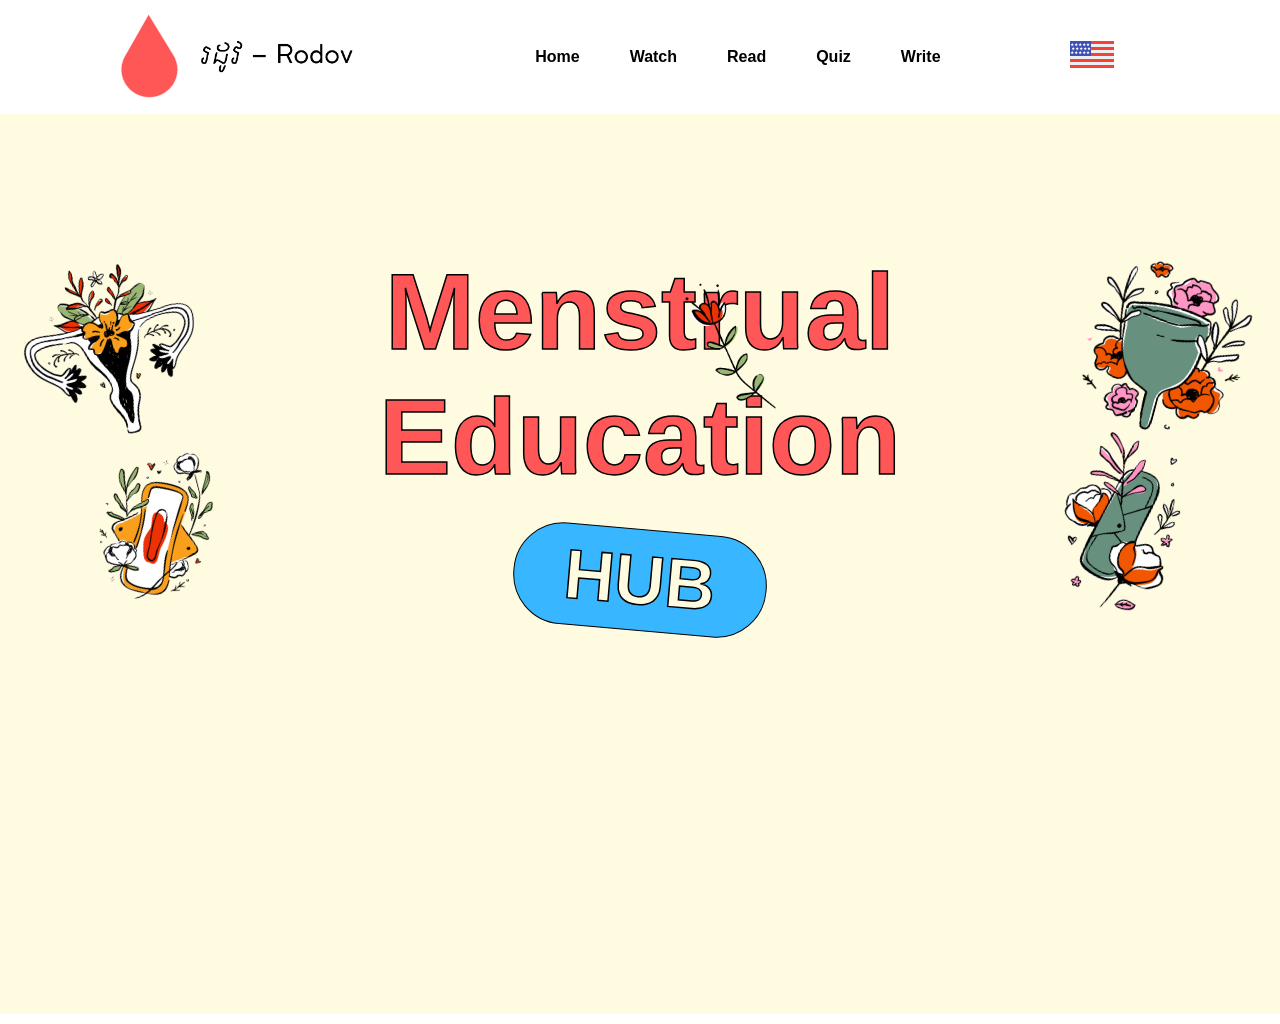
==== index.html @ 06d1af26 "first commit" ====
<!DOCTYPE html>
<html lang="en">

<head>
  <meta charset="UTF-8">
  <meta name="viewport" content="width=device-width, initial-scale=1.0">
  <title>រដូវ – RODOV</title>
  <link rel="icon" type="image/x-icon" href="/assets/rodov-logo.png">
  <link rel="stylesheet" type="text/css" href="index.css">
  
</head>

<body>
  <nav class="navbar">

    <div class="content">

      <div class="logo">
        <a href="index.html">
          <img src="/assets/rodov-horizontal-logo.png">
        </a>
      </div>

      <ul class="menu">
        <li><a href="index.html"><b>Home</b></a></li>
        <li><a href="about.html"><b>Watch</b></a></li>
        <li><a href="activities.html"><b>Read</b></a></li>
        <li><a href="lessons.html"><b>Quiz</b></a></li>
        <li><a href="lessons.html"><b>Write</b></a></li>
      </ul>

      <div class="language-btn">
        <img src="/assets/usa flag/us-flag-1.png">
      </div>

    </div>
  </nav>

  <div class="background">

    <div class="sticker-container-1">
      <img class="sticker vagina-png" src="/assets/elements/2.png">
      <img class="sticker yellowpad-png" src="/assets/elements/3.png">
    </div>

    <div class="home-main">
      <img class="sticker rose-png" src="/assets/elements/1.png">
      <h1 class="text-stroke">Menstrual<br>Education</h1>
      <button class="hub-btn text-stroke">HUB</button>
      <h3 class="social-media"></h3>
    </div>

    <div class="sticker-container-2">
      <img class="sticker cup-png" src="/assets/elements/4.png">
      <img class="sticker greenpad-png" src="/assets/elements/5.png">
    </div>
    
  </div>


  <script src="index.js"></script>

</body>

</html>
---- index.css ----
* {
    margin: 0;
    padding: 0;
    box-sizing: border-box;
    font-family: 'Trebuchet MS', sans-serif;
}
/* text stroke */
.text-stroke {
    -webkit-text-stroke-width: 1.5px;
    -webkit-text-stroke-color: black;
}
/* navigation bar */
.navbar {
    width: 100%;
    padding-top:30px;
    background: white;
    padding: 10px 0;
    /* box-shadow: 0px 3px 5px 0px rgba(0,0,0,0.1); */
}
.navbar .content {
    display: flex;
    align-items: center;
    justify-content: space-around;
    padding-left: 50px;
}
.navbar .logo img{
    height: 90px;
}
.navbar .menu{
    display: inline-flex;
}
.menu li {
    list-style: none;
    font-weight: 200px;
}
.menu li a {
    color: black;
    margin-left: 50px;
    text-decoration: none;
}
.language-btn img{
    padding-right: 100px;
}
.background {
    background: #FFFBE0;
    display: flex;
    justify-content: space-evenly;
    flex-direction: row;
    height: 100vh;
    padding-top:15vh;
}
.home-main {
    text-align: center;
}
.home-main h1 {
    color:#FF5757;
    font-size: 12vh;
    font-weight: bold;
    text-align: center;
}
.home-main .hub-btn {
    color: #FFFBE0;
    font-size: 70px;
    font-weight:bold;
    background-color: #38B6FF;
    border-radius: 50px;
    border: 1.5px solid black;
    margin-top: 30px;
    padding: 10px 50px 10px 50px;
    transform: rotate(5deg)
}
.home-main img{
    position: absolute;
    padding-left: 20px;
    padding-top: 30px;
}
.sticker {
    height: 180px;
}
.sticker-container-1 {
    display: flex;
    flex-direction: column;
    transform: rotate(-15deg);
}
.sticker-container-2 {
    display: flex;
    flex-direction: column;
    transform: rotate(15deg);
}
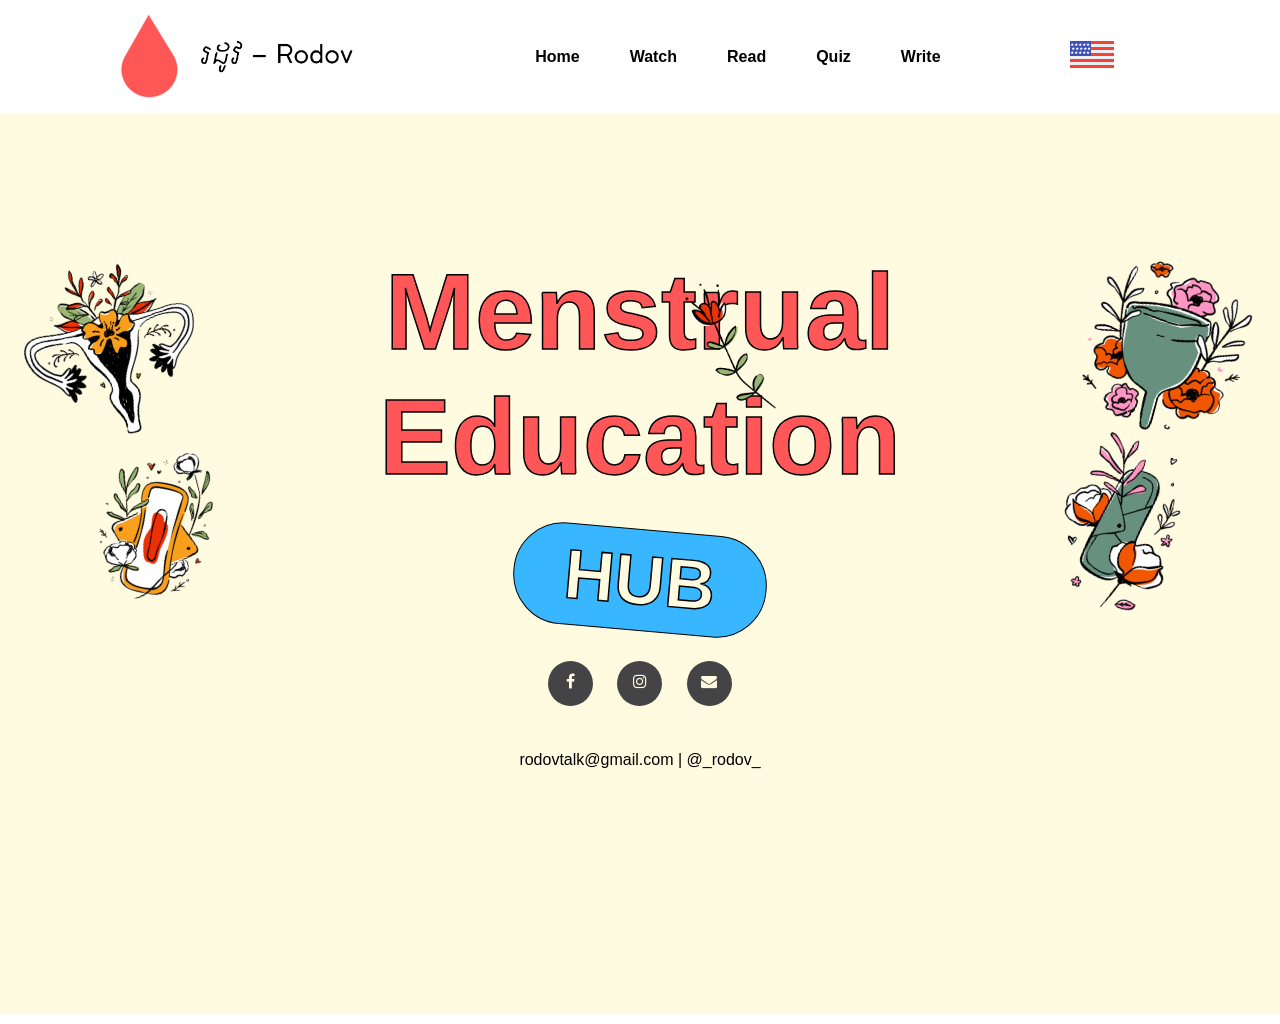
==== commit a9dc1ce1: "added social media on home page" ====
--- a/index.html
+++ b/index.html
@@ -7,6 +7,8 @@
   <title>រដូវ – RODOV</title>
   <link rel="icon" type="image/x-icon" href="/assets/rodov-logo.png">
   <link rel="stylesheet" type="text/css" href="index.css">
+
+  <link rel="stylesheet" href="https://cdnjs.cloudflare.com/ajax/libs/font-awesome/4.7.0/css/font-awesome.min.css">
   
 </head>
 
@@ -47,7 +49,16 @@
       <img class="sticker rose-png" src="/assets/elements/1.png">
       <h1 class="text-stroke">Menstrual<br>Education</h1>
       <button class="hub-btn text-stroke">HUB</button>
-      <h3 class="social-media"></h3>
+
+      <div class="social-media">
+        <div>
+          <a href="https://www.facebook.com/ahna.nolove/" class="fa fa-facebook" target="_blank" rel="noreferrer noopener"></a>
+          <a href="https://www.instagram.com/_v.cheda_/" class="fa fa-instagram" target="_blank" rel="noreferrer noopener"></a>
+          <a href = "mailto: rodovtalk@gmail.com" class="fa fa-envelope"></a>
+        </div>
+        <p>rodovtalk@gmail.com | @_rodov_</p>
+      </div>
+
     </div>
 
     <div class="sticker-container-2">
--- a/index.css
+++ b/index.css
@@ -57,7 +57,6 @@
     color:#FF5757;
     font-size: 12vh;
     font-weight: bold;
-    text-align: center;
 }
 .home-main .hub-btn {
     color: #FFFBE0;
@@ -69,6 +68,23 @@
     margin-top: 30px;
     padding: 10px 50px 10px 50px;
     transform: rotate(5deg)
+}
+.home-main .social-media {
+    display: flex;
+    flex-direction: column;
+	align-items: center;
+	justify-content: center;
+    padding-top: 30px;
+}
+.home-main .social-media a {
+	width: 45px;
+	height: 45px;
+	border-radius: 50%;
+	background:  #444346;
+	margin: 0px 10px 45px;
+    padding: 12px;
+	color: #FFFBE0;
+	text-decoration: none;
 }
 .home-main img{
     position: absolute;
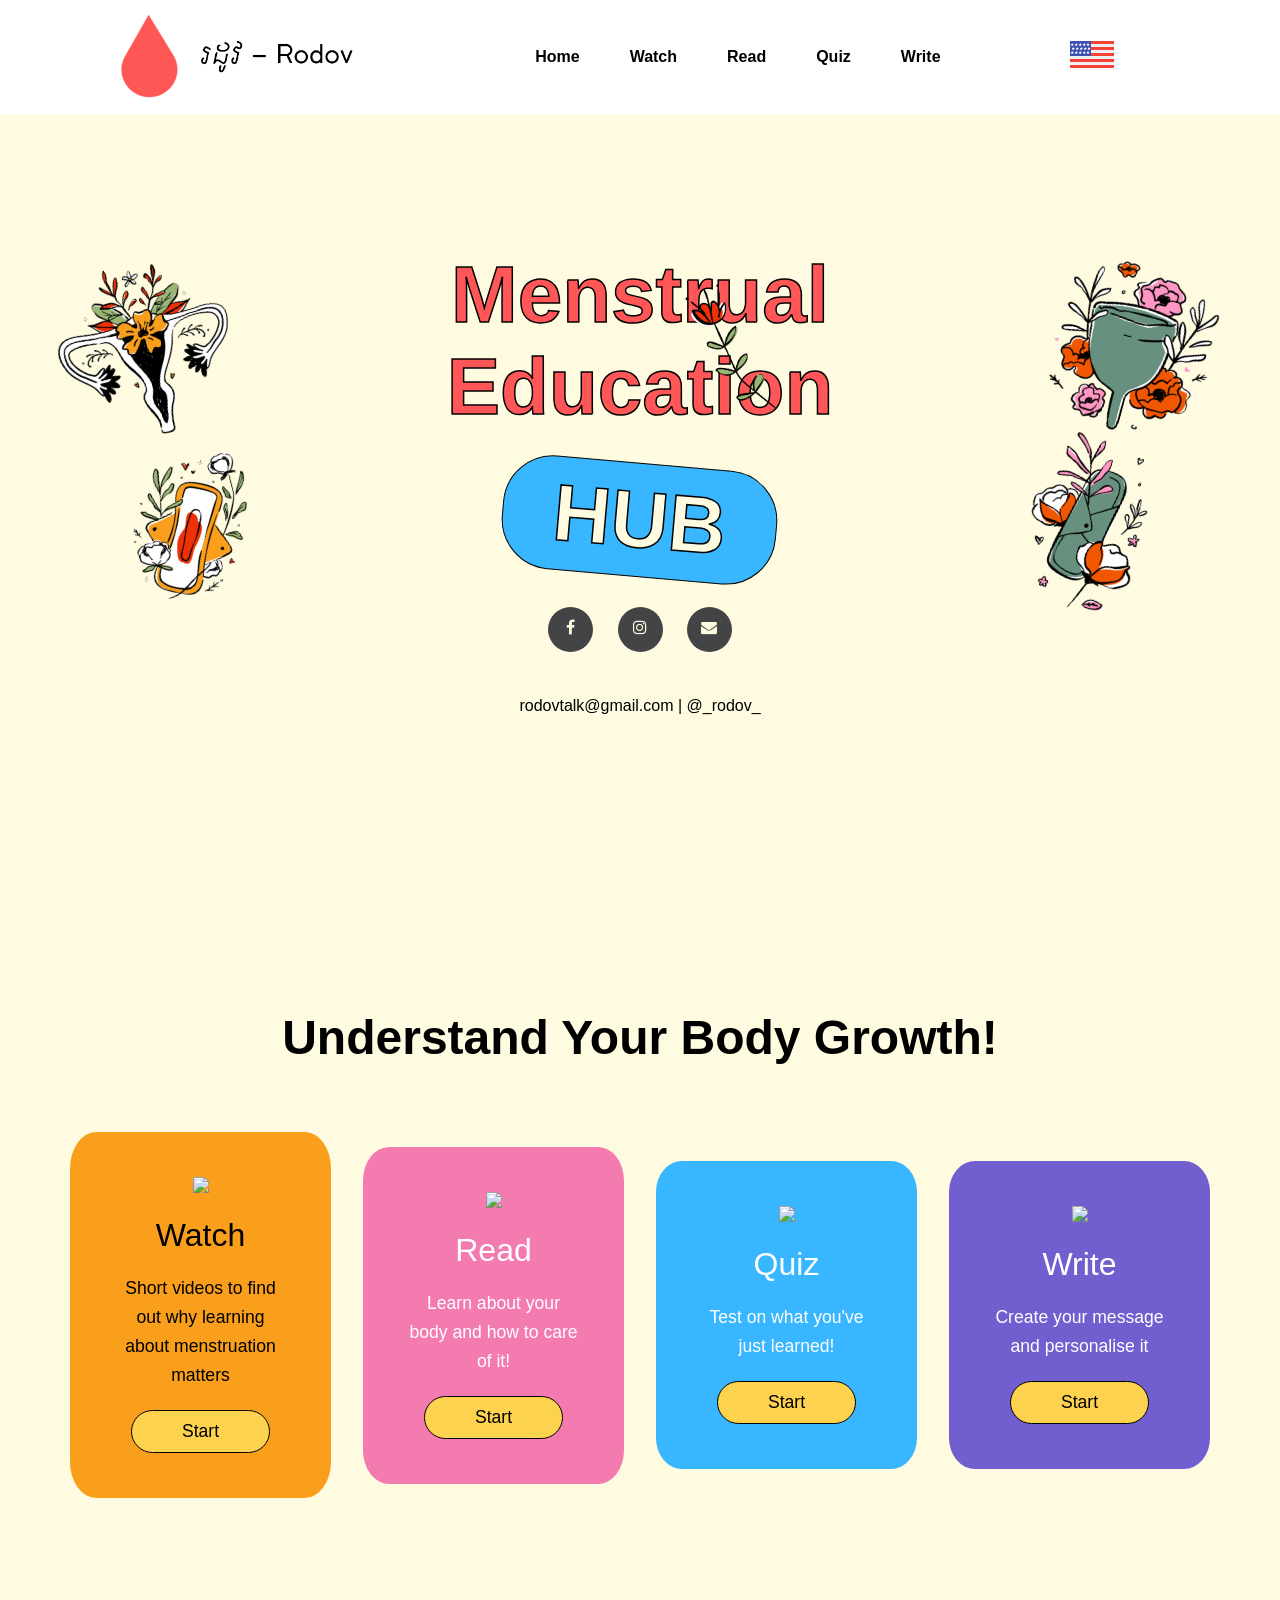
==== commit bbaa9225: "added services section" ====
--- a/index.html
+++ b/index.html
@@ -37,7 +37,7 @@
 
     </div>
   </nav>
-
+<!-- first view -->
   <div class="background">
 
     <div class="sticker-container-1">
@@ -67,6 +67,41 @@
     </div>
     
   </div>
+<!-- second view -->
+  <div class="services">
+    <h1>Understand Your Body Growth!</h1>
+    <div class="services-container">
+
+      <div class="box1 box-style">
+        <img src="#">
+        <h3>Watch</h3>
+        <p>Short videos to find out why learning about menstruation matters</p>
+        <button>Start</button>
+      </div>
+
+      <div class="box2 box-style">
+        <img src="#">
+        <h3>Read</h3>
+        <p>Learn about your body and how to care of it!</p>
+        <button>Start</button>
+      </div>
+
+      <div class="box3 box-style">
+        <img src="#">
+        <h3>Quiz</h3>
+        <p>Test on what you've just learned!</p>
+        <button>Start</button>
+      </div>
+
+      <div class="box4 box-style">
+        <img src="#">
+        <h3>Write</h3>
+        <p>Create your message and personalise it</p>
+        <button>Start</button>
+      </div>
+
+    </div>
+  </div>
 
 
   <script src="index.js"></script>
--- a/index.css
+++ b/index.css
@@ -5,10 +5,26 @@
     box-sizing: border-box;
     font-family: 'Trebuchet MS', sans-serif;
 }
+:root{
+	--bg-color: #FFFBE0;
+	--text-color: #000;
+	--main-color: #FF5757;
+    --second-color: #F99F1C;
+    --third-color: #F47BB0;
+    --fourth-color: #38B6FF;
+    --fifth-color: #725FCF;
+	--big-font: 5rem;
+	--h2-font: 3rem;
+    --h3-font: 2rem;
+	--p-font: 1.1rem;
+}
 /* text stroke */
 .text-stroke {
     -webkit-text-stroke-width: 1.5px;
     -webkit-text-stroke-color: black;
+}
+span{
+	color: var(--main-color);
 }
 /* navigation bar */
 .navbar {
@@ -43,7 +59,7 @@
     padding-right: 100px;
 }
 .background {
-    background: #FFFBE0;
+    background: var(--bg-color);
     display: flex;
     justify-content: space-evenly;
     flex-direction: row;
@@ -54,13 +70,13 @@
     text-align: center;
 }
 .home-main h1 {
-    color:#FF5757;
-    font-size: 12vh;
+    color:var(--main-color);
+    font-size: var(--big-font);
     font-weight: bold;
 }
 .home-main .hub-btn {
     color: #FFFBE0;
-    font-size: 70px;
+    font-size: var(--big-font);
     font-weight:bold;
     background-color: #38B6FF;
     border-radius: 50px;
@@ -103,4 +119,68 @@
     display: flex;
     flex-direction: column;
     transform: rotate(15deg);
-}+}
+
+.services {
+    height: 70vh;
+    background: #FFFBE0;
+}
+.services h1{
+	font-size: var(--h2-font);
+	line-height: 1;
+	font-size: 300;
+    text-align: center;
+}
+.services-container {
+    display: grid;
+	grid-template-columns: repeat(auto-fit, minmax(220px, auto));
+	align-items: center;
+	grid-gap: 2rem;
+    padding: 70px;
+}
+.box-style {
+    border-radius: 10%;
+    padding: 45px 45px 45px 45px;
+    cursor: pointer;
+    text-align: center;
+}
+.box-style h3 {
+    margin-bottom: 20px;
+	font-size: var(--h3-font);
+	font-weight: 500;
+}
+.box-style p {
+	font-size: var(--p-font);
+	color: var(--secound-color);
+	line-height: 29px;
+    margin-bottom: 20px;
+}
+.box-style img {
+	max-width: 100%;
+	width: 60px;
+	height: auto;
+	margin-bottom: 20px;
+}
+.box-style button {
+    background: #FCD24F;
+    border: 1px solid black;
+    border-radius: 50px;
+    padding: 10px 50px 10px 50px;
+    font-size: var(--p-font);
+}
+.box1 {
+    background: var(--second-color);
+    color: black;
+}
+.box2 {
+    background: var(--third-color);
+    color: white;
+}
+.box3 {
+    background: var(--fourth-color);
+    color: white;
+}
+.box4 {
+    background: var(--fifth-color);
+    color: white;
+}
